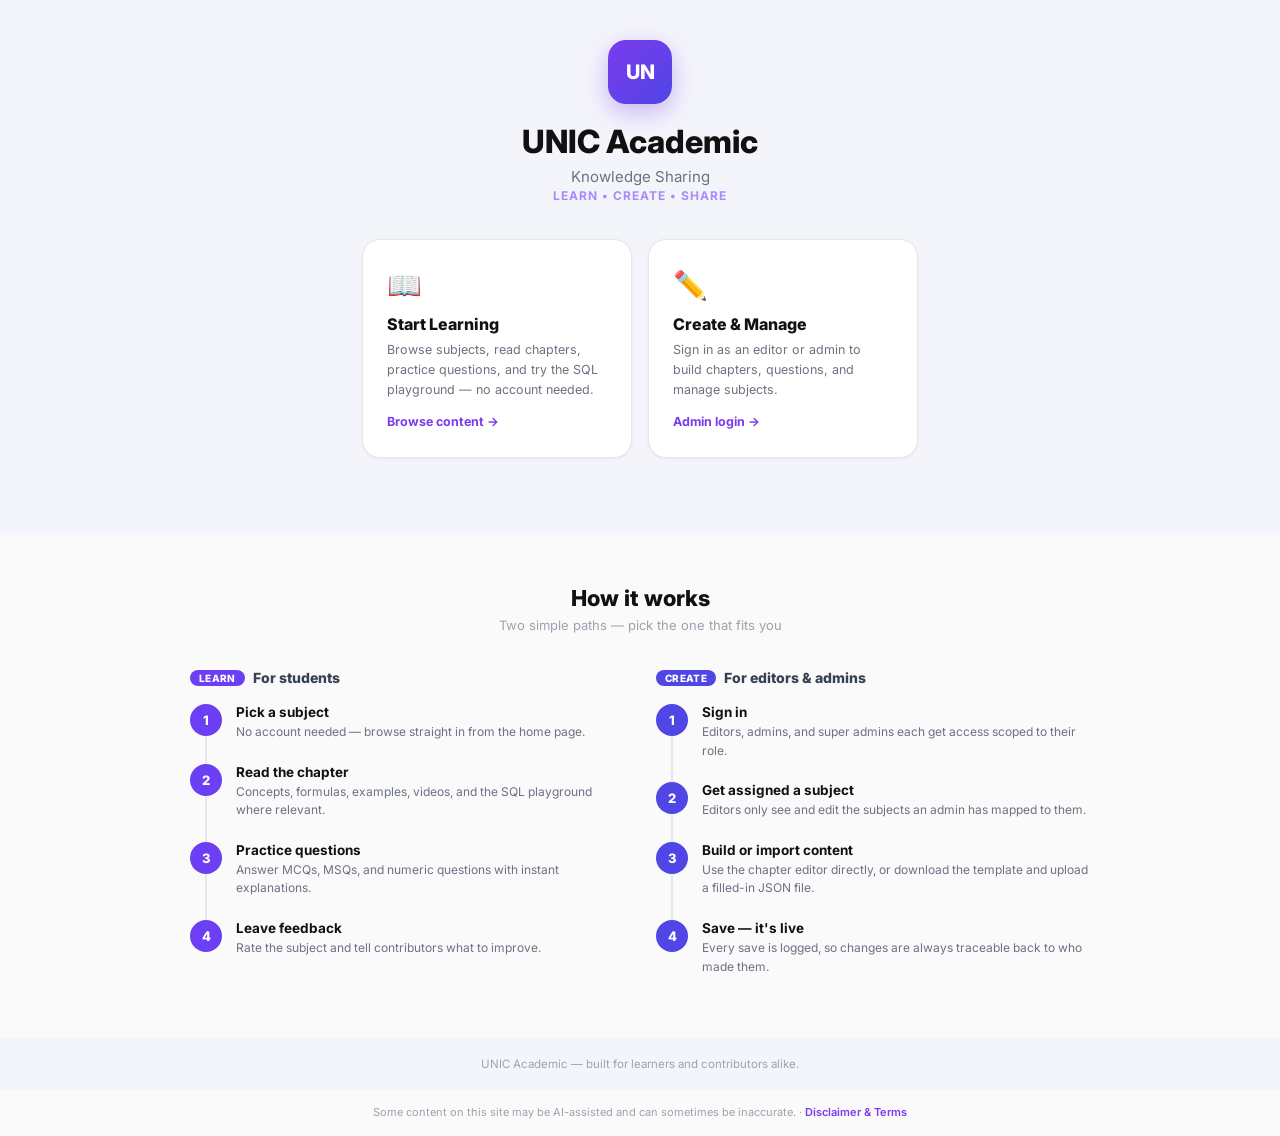
==== public/index.html @ dc9fc7a1 "Add files via upload" ====
<!DOCTYPE html>
<html lang="en">
<head>
<meta charset="UTF-8">
<meta name="viewport" content="width=device-width, initial-scale=1.0">
<title>UNIC Academic — Knowledge Sharing</title>
<link href="https://fonts.googleapis.com/css2?family=Inter:wght@400;500;600;700;800&display=swap" rel="stylesheet">
<link rel="stylesheet" href="css/admin.css">
<style>
  body{min-height:100vh;display:flex;flex-direction:column}
  .hero{flex:1;display:flex;flex-direction:column;align-items:center;justify-content:center;text-align:center;padding:40px 20px}
  .hero-logo{width:64px;height:64px;border-radius:18px;background:linear-gradient(135deg,#7c3aed,#4f46e5);display:flex;align-items:center;justify-content:center;font-weight:800;color:#fff;font-size:20px;box-shadow:0 8px 24px rgba(124,58,237,.35);margin-bottom:18px}
  .hero-title{font-size:32px;font-weight:800;color:#111;margin-bottom:6px}
  .hero-sub{font-size:15px;color:#6b7280;margin-bottom:2px}
  .hero-tagline{font-size:12px;font-weight:700;letter-spacing:.08em;color:#a78bfa;text-transform:uppercase;margin-bottom:36px}
  .hero-cards{display:flex;gap:16px;flex-wrap:wrap;justify-content:center;max-width:680px}
  .hero-card{width:270px;background:#fff;border:1.5px solid #e5e7eb;border-radius:18px;padding:28px 24px;text-align:left;text-decoration:none;color:inherit;transition:.15s;box-shadow:0 1px 3px rgba(0,0,0,.06)}
  .hero-card:hover{border-color:#c4b5fd;box-shadow:0 8px 24px rgba(124,58,237,.12);transform:translateY(-2px)}
  .hero-card-icon{font-size:28px;margin-bottom:12px}
  .hero-card-title{font-size:16px;font-weight:800;color:#111;margin-bottom:6px}
  .hero-card-desc{font-size:12.5px;color:#6b7280;line-height:1.6;margin-bottom:14px}
  .hero-card-cta{font-size:12.5px;font-weight:700;color:#7c3aed;display:flex;align-items:center;gap:4px}
  .hero-stats{display:flex;gap:28px;margin-top:36px;flex-wrap:wrap;justify-content:center}
  .hero-stat{text-align:center}
  .hero-stat-value{font-size:22px;font-weight:800;color:#111}
  .hero-stat-label{font-size:11px;color:#9ca3af;text-transform:uppercase;letter-spacing:.04em}

  .process{padding:50px 20px 40px;background:#fafafb;border-top:1px solid #f3f4f6}
  .process-inner{max-width:900px;margin:0 auto}
  .process-title{text-align:center;font-size:22px;font-weight:800;color:#111;margin-bottom:6px}
  .process-sub{text-align:center;font-size:13px;color:#9ca3af;margin-bottom:36px}
  .process-cols{display:grid;grid-template-columns:1fr 1fr;gap:32px}
  @media (max-width:720px){.process-cols{grid-template-columns:1fr}}
  .process-col-title{display:flex;align-items:center;gap:8px;font-size:14px;font-weight:800;color:#374151;margin-bottom:18px}
  .process-col-title .tag{font-size:10px;font-weight:800;padding:2px 9px;border-radius:20px;color:#fff;text-transform:uppercase;letter-spacing:.03em}
  .process-steps{list-style:none;margin:0;padding:0}
  .process-step{display:flex;gap:14px;padding:0 0 22px;position:relative}
  .process-step:not(:last-child)::before{content:'';position:absolute;left:15px;top:32px;bottom:0;width:2px;background:#e5e7eb}
  .process-step-num{flex-shrink:0;width:32px;height:32px;border-radius:50%;display:flex;align-items:center;justify-content:center;font-weight:800;font-size:13px;color:#fff;z-index:1}
  .process-step-title{font-size:13.5px;font-weight:700;color:#111;margin-bottom:3px}
  .process-step-desc{font-size:12px;color:#6b7280;line-height:1.55}
  footer{text-align:center;padding:18px;font-size:11.5px;color:#9ca3af;border-top:1px solid #f3f4f6}
</style>
</head>
<body>

<div class="hero">
  <div class="hero-logo">UN</div>
  <div class="hero-title">UNIC Academic</div>
  <div class="hero-sub">Knowledge Sharing</div>
  <div class="hero-tagline">Learn • Create • Share</div>

  <div class="hero-cards">
    <a class="hero-card" href="view.html">
      <div class="hero-card-icon">📖</div>
      <div class="hero-card-title">Start Learning</div>
      <div class="hero-card-desc">Browse subjects, read chapters, practice questions, and try the SQL playground — no account needed.</div>
      <div class="hero-card-cta">Browse content →</div>
    </a>
    <a class="hero-card" href="login.html">
      <div class="hero-card-icon">✏️</div>
      <div class="hero-card-title">Create &amp; Manage</div>
      <div class="hero-card-desc">Sign in as an editor or admin to build chapters, questions, and manage subjects.</div>
      <div class="hero-card-cta">Admin login →</div>
    </a>
  </div>

  <div class="hero-stats" id="hero-stats"></div>
</div>

<div class="process">
  <div class="process-inner">
    <div class="process-title">How it works</div>
    <div class="process-sub">Two simple paths — pick the one that fits you</div>

    <div class="process-cols">
      <div>
        <div class="process-col-title"><span class="tag" style="background:#6C3FF5">Learn</span> For students</div>
        <ol class="process-steps">
          <li class="process-step">
            <div class="process-step-num" style="background:#6C3FF5">1</div>
            <div><div class="process-step-title">Pick a subject</div><div class="process-step-desc">No account needed — browse straight in from the home page.</div></div>
          </li>
          <li class="process-step">
            <div class="process-step-num" style="background:#6C3FF5">2</div>
            <div><div class="process-step-title">Read the chapter</div><div class="process-step-desc">Concepts, formulas, examples, videos, and the SQL playground where relevant.</div></div>
          </li>
          <li class="process-step">
            <div class="process-step-num" style="background:#6C3FF5">3</div>
            <div><div class="process-step-title">Practice questions</div><div class="process-step-desc">Answer MCQs, MSQs, and numeric questions with instant explanations.</div></div>
          </li>
          <li class="process-step">
            <div class="process-step-num" style="background:#6C3FF5">4</div>
            <div><div class="process-step-title">Leave feedback</div><div class="process-step-desc">Rate the subject and tell contributors what to improve.</div></div>
          </li>
        </ol>
      </div>

      <div>
        <div class="process-col-title"><span class="tag" style="background:#4f46e5">Create</span> For editors &amp; admins</div>
        <ol class="process-steps">
          <li class="process-step">
            <div class="process-step-num" style="background:#4f46e5">1</div>
            <div><div class="process-step-title">Sign in</div><div class="process-step-desc">Editors, admins, and super admins each get access scoped to their role.</div></div>
          </li>
          <li class="process-step">
            <div class="process-step-num" style="background:#4f46e5">2</div>
            <div><div class="process-step-title">Get assigned a subject</div><div class="process-step-desc">Editors only see and edit the subjects an admin has mapped to them.</div></div>
          </li>
          <li class="process-step">
            <div class="process-step-num" style="background:#4f46e5">3</div>
            <div><div class="process-step-title">Build or import content</div><div class="process-step-desc">Use the chapter editor directly, or download the template and upload a filled-in JSON file.</div></div>
          </li>
          <li class="process-step">
            <div class="process-step-num" style="background:#4f46e5">4</div>
            <div><div class="process-step-title">Save — it's live</div><div class="process-step-desc">Every save is logged, so changes are always traceable back to who made them.</div></div>
          </li>
        </ol>
      </div>
    </div>
  </div>
</div>

<footer>UNIC Academic — built for learners and contributors alike.</footer>

<div class="site-disclaimer">
  Some content on this site may be AI-assisted and can sometimes be inaccurate. ·
  <a href="legal.html">Disclaimer &amp; Terms</a>
</div>

<script>
  // A light, public-only touch of life on the landing page — just the
  // subject count from the same public endpoint view.html uses.
  fetch('/api/content').then(r => r.json()).then(res => {
    const subjects = res.subjects || [];
    if (!subjects.length) return;
    document.getElementById('hero-stats').innerHTML = `
      <div class="hero-stat"><div class="hero-stat-value">${subjects.length}</div><div class="hero-stat-label">Subjects</div></div>
    `;
  }).catch(() => {});
</script>

</body>
</html>
---- public/css/admin.css ----
*,*::before,*::after{box-sizing:border-box;margin:0;padding:0}
body{font-family:'Inter',sans-serif;background:#f4f5fb;color:#1a1a2e;min-height:100vh}
:root{--brand:#6C3FF5}

/* ── Login screen ── */
body.auth-screen{display:flex;flex-direction:column;align-items:center;justify-content:center;min-height:100vh;padding:24px}
#login-panel{max-width:380px;width:100%;background:#fff;border-radius:20px;border:1px solid #e5e7eb;overflow:hidden;box-shadow:0 4px 20px rgba(0,0,0,.07)}
.login-stripe{height:5px;background:linear-gradient(90deg,#7c3aed,#6366f1)}
.login-body{padding:32px}
.login-icon{width:52px;height:52px;border-radius:16px;background:linear-gradient(135deg,#7c3aed,#4f46e5);display:flex;align-items:center;justify-content:center;margin:0 auto 14px;box-shadow:0 4px 14px rgba(124,58,237,.3)}
.login-icon svg{width:26px;height:26px;stroke:#fff}
.login-title{font-size:20px;font-weight:800;text-align:center;margin-bottom:6px}
.login-sub{font-size:13px;color:#9ca3af;text-align:center;margin-bottom:24px}
.field{margin-bottom:14px}
.field label{display:block;font-size:11px;font-weight:700;color:#7c3aed;text-transform:uppercase;letter-spacing:.07em;margin-bottom:6px}
.field input,.field select{width:100%;padding:12px 14px;border-radius:11px;border:1.5px solid #e5e7eb;background:#f9fafb;font-size:13px;font-family:inherit;outline:none}
.field input:focus,.field select:focus{border-color:#7c3aed;box-shadow:0 0 0 3px rgba(124,58,237,.1);background:#fff}
.btn-login{width:100%;padding:13px;border-radius:12px;border:none;cursor:pointer;font-size:14px;font-weight:700;font-family:inherit;background:linear-gradient(135deg,#7c3aed,#4f46e5);color:#fff;box-shadow:0 4px 14px rgba(108,63,245,.3)}
.btn-login:disabled{opacity:.5;cursor:not-allowed}
.errmsg{color:#ef4444;font-size:12px;margin-top:8px;text-align:center;min-height:14px}

/* ── Shell ── */
header{background:#fff;border-bottom:1px solid #e5e7eb;padding:8px 24px;min-height:56px;display:flex;align-items:center;gap:12px;box-shadow:0 1px 3px rgba(0,0,0,.06);position:sticky;top:0;z-index:50}
.logo{width:34px;height:34px;border-radius:10px;background:linear-gradient(135deg,#7c3aed,#4f46e5);display:flex;align-items:center;justify-content:center;font-weight:800;color:#fff;font-size:11px;flex-shrink:0}
.brand{font-weight:700;font-size:14px}
.sub-brand{font-size:12px;color:#9ca3af}
.brand-tagline{font-size:10px;color:#a78bfa;font-weight:700;letter-spacing:.04em;margin-top:1px}
.header-right{margin-left:auto;display:flex;align-items:center;gap:12px}
.role-badge{font-size:10.5px;font-weight:800;text-transform:uppercase;padding:3px 9px;border-radius:20px;letter-spacing:.04em}
.role-super_admin{background:#ede9fe;color:#6d28d9}
.role-admin{background:#dbeafe;color:#1d4ed8}
.role-editor{background:#dcfce7;color:#15803d}
.user-name{font-size:12.5px;font-weight:600}
.btn-logout{background:none;border:1.5px solid #e5e7eb;padding:6px 12px;border-radius:9px;font-size:12px;font-weight:600;color:#6b7280;cursor:pointer}
.btn-logout:hover{background:#f3f4f6}

.container{max-width:1200px;margin:0 auto;padding:24px 20px}

.stats-grid{display:grid;grid-template-columns:repeat(auto-fit,minmax(180px,1fr));gap:14px;margin-bottom:28px}
.stat-card{background:#fff;border-radius:16px;border:1px solid #e5e7eb;padding:20px;box-shadow:0 1px 3px rgba(0,0,0,.06)}
.stat-icon{font-size:24px;margin-bottom:8px}
.stat-value{font-size:28px;font-weight:800}
.stat-label{font-size:12px;color:#9ca3af;margin-top:2px}

.section-tabs{display:flex;gap:8px;margin-bottom:20px;border-bottom:1.5px solid #e5e7eb;overflow-x:auto}
.section-tab{padding:10px 4px;margin-right:20px;background:none;border:none;border-bottom:2.5px solid transparent;cursor:pointer;font-size:13.5px;font-weight:700;color:#9ca3af;margin-bottom:-1.5px;white-space:nowrap}
.section-tab.active{color:#6C3FF5;border-bottom-color:#6C3FF5}
.section-panel{display:none}
.section-panel.active{display:block}

.tabs{display:flex;gap:8px;margin-bottom:16px;overflow-x:auto}
.tab-btn{padding:8px 18px;border-radius:10px;border:1.5px solid #e5e7eb;background:#fff;font-size:13px;font-weight:600;cursor:pointer;color:#6b7280;white-space:nowrap}
.tab-btn.active{background:#6C3FF5;color:#fff;border-color:transparent;box-shadow:0 2px 8px rgba(108,63,245,.3)}

.table-wrap{background:#fff;border-radius:16px;border:1px solid #e5e7eb;overflow:hidden;box-shadow:0 1px 3px rgba(0,0,0,.06)}
.table-toolbar{padding:14px 18px;border-bottom:1px solid #f3f4f6;display:flex;align-items:center;justify-content:space-between;gap:10px;flex-wrap:wrap}
.search-input{padding:8px 12px;border-radius:9px;border:1.5px solid #e5e7eb;font-size:12px;font-family:inherit;outline:none;width:200px}
.export-btn,.b-btn-outline{padding:8px 16px;border-radius:9px;border:1.5px solid #e5e7eb;background:#fff;color:#374151;font-size:12px;font-weight:600;cursor:pointer;font-family:inherit}
.export-btn:hover,.b-btn-outline:hover{background:#f3f4f6}
table{width:100%;border-collapse:collapse}
thead tr{background:#f9fafb;border-bottom:1px solid #e5e7eb}
th{text-align:left;padding:10px 16px;font-size:11px;font-weight:700;color:#9ca3af;text-transform:uppercase;letter-spacing:.06em}
td{padding:12px 16px;font-size:12.5px;color:#374151;border-bottom:1px solid #f9fafb}
tr:hover td{background:#fafafa}
.badge{display:inline-flex;padding:2px 8px;border-radius:20px;font-size:11px;font-weight:600}
.badge-green{background:#dcfce7;color:#15803d}
.badge-red{background:#fee2e2;color:#b91c1c}
.badge-blue{background:#dbeafe;color:#1d4ed8}
.badge-purple{background:#ede9fe;color:#6d28d9}
.empty-table{padding:48px;text-align:center;color:#9ca3af}
.empty-table .big{font-size:36px;margin-bottom:8px}
.pagination{display:flex;align-items:center;justify-content:space-between;padding:12px 18px;border-top:1px solid #f3f4f6;font-size:12px;color:#9ca3af;flex-wrap:wrap;gap:8px}
.page-btns{display:flex;gap:6px}
.page-btn{padding:5px 10px;border-radius:7px;border:1.5px solid #e5e7eb;background:#fff;cursor:pointer;font-size:12px}
.page-btn:disabled{opacity:.4;cursor:not-allowed}

.b-btn{display:inline-flex;align-items:center;gap:6px;padding:8px 14px;border-radius:9px;font-size:12px;font-weight:700;border:none;cursor:pointer;font-family:inherit}
.b-btn-primary{background:#6C3FF5;color:#fff;box-shadow:0 2px 8px rgba(108,63,245,.3)}
.b-btn-danger{background:#fff;border:1.5px solid #fecaca;color:#dc2626}
.b-btn-sm{padding:5px 10px;font-size:11px}
.b-btn:disabled{opacity:.45;cursor:not-allowed}

.builder-col{background:#fff;border-radius:16px;border:1px solid #e5e7eb;box-shadow:0 1px 3px rgba(0,0,0,.06);overflow:hidden;margin-bottom:14px}
.builder-col-header{padding:14px 16px;border-bottom:1px solid #f3f4f6;display:flex;align-items:center;justify-content:space-between;gap:8px;flex-wrap:wrap}
.builder-col-title{font-size:12px;font-weight:700;color:#374151;text-transform:uppercase;letter-spacing:.05em}
.builder-col-body{padding:10px;max-height:560px;overflow-y:auto}
.b-field{margin-bottom:12px}
.b-field label{display:block;font-size:11px;font-weight:700;color:#6b7280;margin-bottom:5px}
.b-field input,.b-field textarea,.b-field select{width:100%;padding:10px 12px;border-radius:9px;border:1.5px solid #e5e7eb;background:#f9fafb;font-size:12.5px;font-family:inherit;outline:none;resize:vertical}
.b-field input:focus,.b-field textarea:focus{border-color:#7c3aed;box-shadow:0 0 0 3px rgba(124,58,237,.1);background:#fff}
.b-field-row{display:grid;grid-template-columns:1fr 1fr;gap:10px}
.b-field-hint{font-size:10.5px;color:#9ca3af;margin-top:4px}
.b-list-item{display:flex;gap:6px;align-items:flex-start;margin-bottom:8px}
.b-list-item textarea,.b-list-item input{flex:1}
.b-icon-btn{background:none;border:none;cursor:pointer;color:#9ca3af;padding:4px;border-radius:6px;font-size:12px}
.b-icon-btn:hover{background:#f3f4f6;color:#374151}
.b-icon-btn.danger:hover{background:#fee2e2;color:#dc2626}

.subj-pill-row{display:flex;flex-wrap:wrap;gap:6px;padding:12px 16px}
.subj-pill{padding:6px 13px;border-radius:9px;border:1.5px solid #e5e7eb;background:#fff;font-size:12px;font-weight:700;cursor:pointer;color:#6b7280}
.subj-pill.active{color:#fff;border-color:transparent}
.subj-pill:disabled{opacity:.4;cursor:not-allowed}
.lock-note{font-size:11.5px;color:#9ca3af;padding:0 16px 10px}

.perm-check{display:flex;align-items:center;gap:6px;font-size:11.5px;color:#6b7280}
.perm-check input{width:auto}

.stat-bar-wrap{margin-bottom:10px}
.stat-bar-label{display:flex;justify-content:space-between;font-size:12px;margin-bottom:4px}
.stat-bar-track{height:8px;border-radius:6px;background:#f3f4f6;overflow:hidden}
.stat-bar-fill{height:100%;border-radius:6px;background:#6C3FF5}

@media (max-width:600px){
  .container{padding:16px 12px}
  header{padding:0 14px}
  .stats-grid{grid-template-columns:repeat(2,1fr);gap:10px}
  .table-toolbar{flex-direction:column;align-items:stretch}
  .search-input{width:100%}
  .b-field-row{grid-template-columns:1fr}
}

/* ── Site-wide bottom disclaimer strip ── */
.site-disclaimer{
  text-align:center;font-size:11px;color:#9ca3af;line-height:1.6;
  padding:14px 16px;border-top:1px solid #f3f4f6;background:#fafafa;
}
.site-disclaimer a{color:#7c3aed;text-decoration:none;font-weight:600}
.site-disclaimer a:hover{text-decoration:underline}
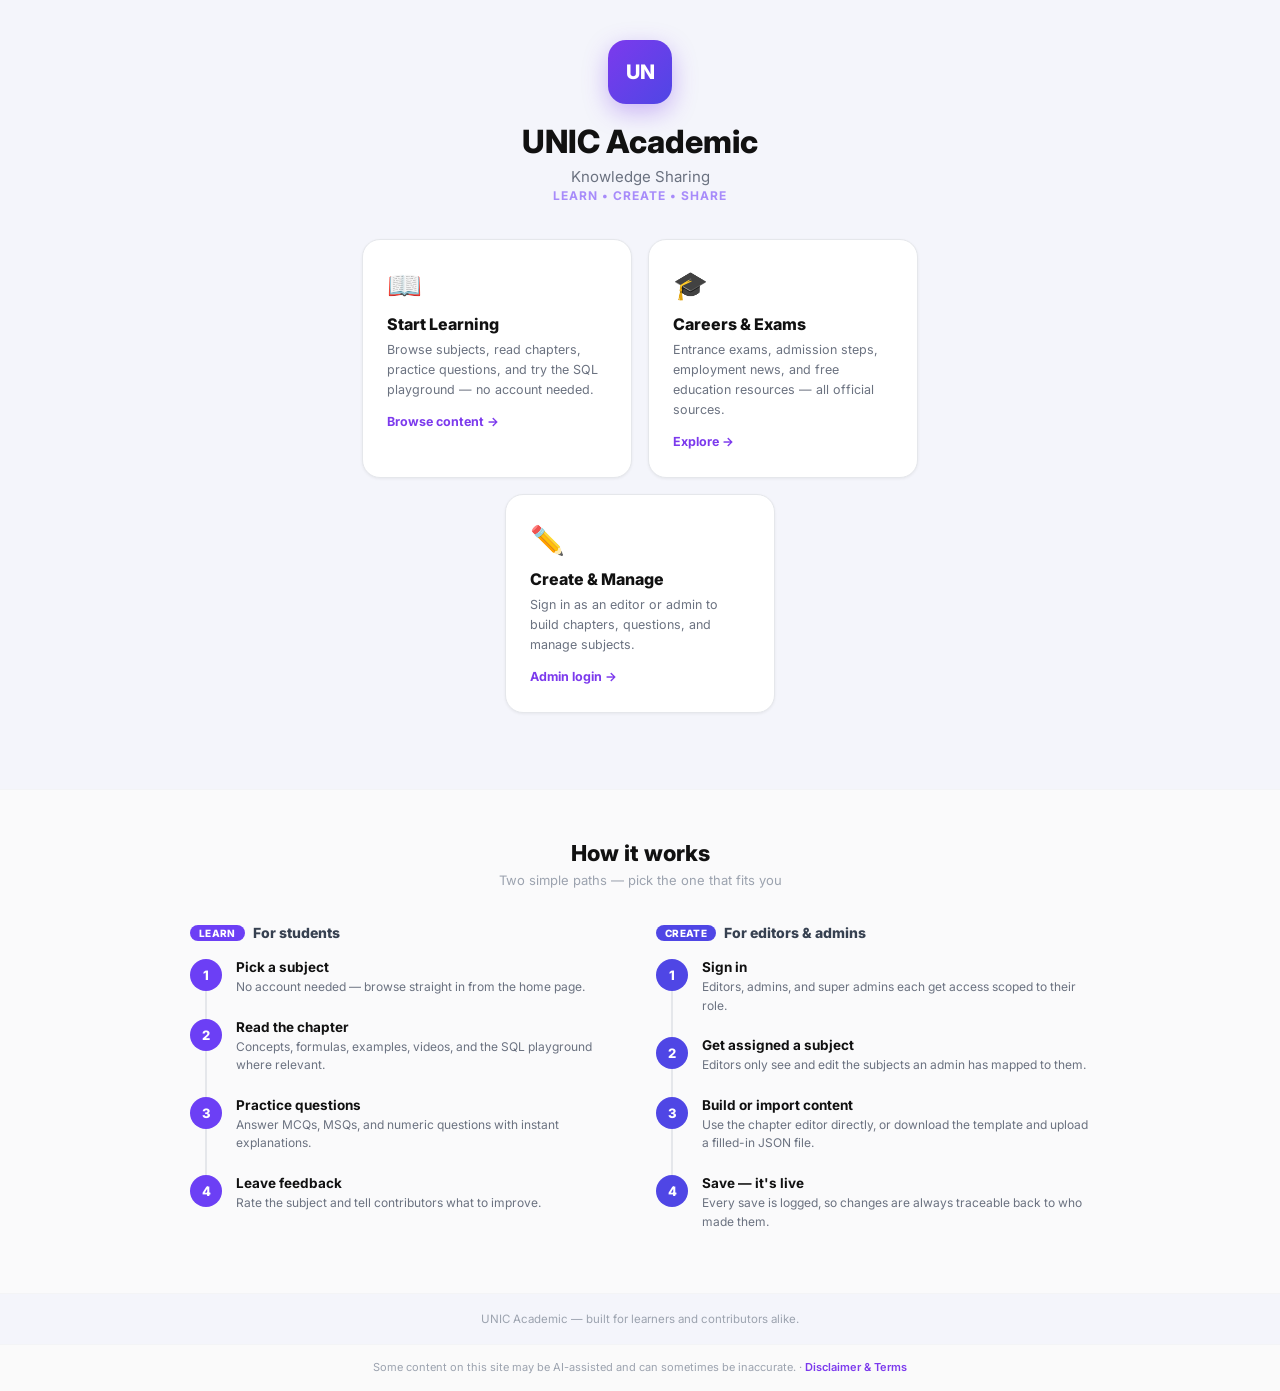
==== commit 90a6aaff: "Add files via upload" ====
--- a/public/index.html
+++ b/public/index.html
@@ -56,6 +56,12 @@
       <div class="hero-card-title">Start Learning</div>
       <div class="hero-card-desc">Browse subjects, read chapters, practice questions, and try the SQL playground — no account needed.</div>
       <div class="hero-card-cta">Browse content →</div>
+    </a>
+    <a class="hero-card" href="career.html">
+      <div class="hero-card-icon">🎓</div>
+      <div class="hero-card-title">Careers &amp; Exams</div>
+      <div class="hero-card-desc">Entrance exams, admission steps, employment news, and free education resources — all official sources.</div>
+      <div class="hero-card-cta">Explore →</div>
     </a>
     <a class="hero-card" href="login.html">
       <div class="hero-card-icon">✏️</div>
--- a/public/css/admin.css
+++ b/public/css/admin.css
@@ -3,8 +3,13 @@
 :root{--brand:#6C3FF5}
 
 /* ── Login screen ── */
-body.auth-screen{display:flex;flex-direction:column;align-items:center;justify-content:center;min-height:100vh;padding:24px}
+body.auth-screen{display:flex;flex-direction:column;min-height:100vh}
+body.auth-screen .container{flex:1;display:flex;flex-direction:column;align-items:center;justify-content:center;padding:24px;overflow-y:auto}
 #login-panel{max-width:380px;width:100%;background:#fff;border-radius:20px;border:1px solid #e5e7eb;overflow:hidden;box-shadow:0 4px 20px rgba(0,0,0,.07)}
+@media (max-width:600px){
+  body.auth-screen .container{padding:0}
+  #login-panel{max-width:none;width:100%;min-height:100vh;border-radius:0;box-shadow:none;display:flex;flex-direction:column;justify-content:center}
+}
 .login-stripe{height:5px;background:linear-gradient(90deg,#7c3aed,#6366f1)}
 .login-body{padding:32px}
 .login-icon{width:52px;height:52px;border-radius:16px;background:linear-gradient(135deg,#7c3aed,#4f46e5);display:flex;align-items:center;justify-content:center;margin:0 auto 14px;box-shadow:0 4px 14px rgba(124,58,237,.3)}
@@ -25,7 +30,7 @@
 .brand{font-weight:700;font-size:14px}
 .sub-brand{font-size:12px;color:#9ca3af}
 .brand-tagline{font-size:10px;color:#a78bfa;font-weight:700;letter-spacing:.04em;margin-top:1px}
-.header-right{margin-left:auto;display:flex;align-items:center;gap:12px}
+.header-right{margin-left:auto;display:flex;align-items:center;gap:12px;flex-wrap:wrap;justify-content:flex-end}
 .role-badge{font-size:10.5px;font-weight:800;text-transform:uppercase;padding:3px 9px;border-radius:20px;letter-spacing:.04em}
 .role-super_admin{background:#ede9fe;color:#6d28d9}
 .role-admin{background:#dbeafe;color:#1d4ed8}
@@ -59,9 +64,11 @@
 .export-btn:hover,.b-btn-outline:hover{background:#f3f4f6}
 table{width:100%;border-collapse:collapse}
 thead tr{background:#f9fafb;border-bottom:1px solid #e5e7eb}
-th{text-align:left;padding:10px 16px;font-size:11px;font-weight:700;color:#9ca3af;text-transform:uppercase;letter-spacing:.06em}
-td{padding:12px 16px;font-size:12.5px;color:#374151;border-bottom:1px solid #f9fafb}
-tr:hover td{background:#fafafa}
+th{text-align:left;padding:11px 16px;font-size:11px;font-weight:700;color:#9ca3af;text-transform:uppercase;letter-spacing:.06em;white-space:nowrap;position:sticky;top:0;background:#f9fafb;z-index:1}
+td{padding:12px 16px;font-size:12.5px;color:#374151;border-bottom:1px solid #f3f4f6;vertical-align:middle}
+tbody tr:nth-child(even) td{background:#fbfbfd}
+tr:hover td{background:#f5f3ff}
+.table-scroll{overflow-x:auto;max-height:560px;overflow-y:auto}
 .badge{display:inline-flex;padding:2px 8px;border-radius:20px;font-size:11px;font-weight:600}
 .badge-green{background:#dcfce7;color:#15803d}
 .badge-red{background:#fee2e2;color:#b91c1c}
@@ -84,6 +91,47 @@
 .builder-col-header{padding:14px 16px;border-bottom:1px solid #f3f4f6;display:flex;align-items:center;justify-content:space-between;gap:8px;flex-wrap:wrap}
 .builder-col-title{font-size:12px;font-weight:700;color:#374151;text-transform:uppercase;letter-spacing:.05em}
 .builder-col-body{padding:10px;max-height:560px;overflow-y:auto}
+.builder-grid{display:grid;grid-template-columns:400px 1fr;gap:18px;align-items:start}
+@media(max-width:840px){.builder-grid{grid-template-columns:1fr}}
+.builder-status{font-size:11.5px;color:#9ca3af;margin-left:auto}
+.builder-status.success{color:#16a34a;font-weight:600}
+.builder-status.error{color:#dc2626;font-weight:600}
+
+/* Unit / chapter tree */
+.b-unit{margin-bottom:4px}
+.b-unit-row{display:flex;align-items:center;gap:6px;padding:8px 10px;border-radius:9px;cursor:pointer;transition:.15s}
+.b-unit-row:hover{background:#f9fafb}
+.b-unit-title{flex:1;font-size:12.5px;font-weight:600;color:#374151;white-space:nowrap;overflow:hidden;text-overflow:ellipsis}
+.b-chap-list{padding-left:16px;border-left:2px solid #f3f4f6;margin-left:14px}
+.b-chap-row{display:flex;align-items:center;gap:6px;padding:7px 10px;border-radius:8px;cursor:pointer;font-size:12px;color:#6b7280;transition:.15s}
+.b-chap-row:hover{background:#f9fafb}
+.b-chap-row.active{font-weight:700}
+.b-chap-title{flex:1;white-space:nowrap;overflow:hidden;text-overflow:ellipsis}
+.b-chap-qcount{font-size:10px;background:#f3f4f6;color:#9ca3af;border-radius:10px;padding:1px 6px;flex-shrink:0}
+.b-chap-row.active .b-chap-qcount{background:rgba(255,255,255,.3);color:#fff}
+.b-add-btn{width:100%;padding:9px;border-radius:9px;border:1.5px dashed #d1d5db;background:none;cursor:pointer;font-size:12px;font-weight:600;color:#9ca3af;transition:.15s;margin-top:4px;font-family:inherit}
+.b-add-btn:hover{border-color:#7c3aed;color:#7c3aed;background:#faf5ff}
+
+/* Chapter editor panel */
+.editor-empty{padding:60px 20px;text-align:center;color:#9ca3af}
+.editor-empty .big{font-size:36px;margin-bottom:10px}
+.editor-section{padding:18px 20px;border-bottom:1px solid #f3f4f6}
+.editor-section:last-child{border-bottom:none}
+.editor-section-title{font-size:11px;font-weight:700;color:#9ca3af;text-transform:uppercase;letter-spacing:.06em;margin-bottom:10px;display:flex;align-items:center;justify-content:space-between}
+
+/* Concept content-block cards */
+.b-item-card{border:1.5px solid #e5e7eb;border-radius:12px;margin-bottom:10px;overflow:hidden}
+.b-item-head{display:flex;align-items:center;gap:8px;padding:9px 12px;background:#f9fafb;cursor:pointer}
+.b-item-body{padding:12px;display:none}
+.b-item-body.open{display:block}
+.b-upload-row{display:flex;gap:10px;align-items:center;flex-wrap:wrap;margin-top:8px}
+.b-upload-row input[type=file]{font-size:11px;max-width:100%}
+.badge-type-row{display:flex;flex-wrap:wrap;gap:6px;margin-top:8px}
+
+/* Question option rows */
+.b-opt-row{display:flex;align-items:center;gap:8px;margin-bottom:7px}
+.b-opt-row input[type=checkbox],.b-opt-row input[type=radio]{width:16px;height:16px;flex-shrink:0;cursor:pointer}
+.b-opt-row input[type=text]{flex:1}
 .b-field{margin-bottom:12px}
 .b-field label{display:block;font-size:11px;font-weight:700;color:#6b7280;margin-bottom:5px}
 .b-field input,.b-field textarea,.b-field select{width:100%;padding:10px 12px;border-radius:9px;border:1.5px solid #e5e7eb;background:#f9fafb;font-size:12.5px;font-family:inherit;outline:none;resize:vertical}
@@ -110,9 +158,46 @@
 .stat-bar-track{height:8px;border-radius:6px;background:#f3f4f6;overflow:hidden}
 .stat-bar-fill{height:100%;border-radius:6px;background:#6C3FF5}
 
+/* ── Chapter search results ── */
+.search-result-row{display:flex;align-items:center;gap:8px;padding:9px 10px;border-radius:9px;cursor:pointer;font-size:12.5px}
+.search-result-row:hover{background:#f9fafb}
+.search-result-subject{color:#6b7280;font-size:11.5px}
+.search-result-title{flex:1;font-weight:600;color:#374151;white-space:nowrap;overflow:hidden;text-overflow:ellipsis}
+.search-result-id{font-family:monospace;font-size:10px;color:#9ca3af;flex-shrink:0}
+
+/* ── Modals ── */
+#json-modal-overlay,#subject-modal-overlay,#user-modal-overlay,#map-modal-overlay{
+  position:fixed;inset:0;background:rgba(0,0,0,.55);backdrop-filter:blur(3px);z-index:300;
+  display:none;align-items:center;justify-content:center;padding:20px
+}
+#json-modal-overlay.open,#subject-modal-overlay.open,#user-modal-overlay.open,#map-modal-overlay.open{display:flex}
+.json-modal{background:#1e1e2e;border-radius:18px;width:100%;max-width:760px;max-height:86vh;display:flex;flex-direction:column;overflow:hidden;box-shadow:0 20px 60px rgba(0,0,0,.3)}
+.json-modal-head{display:flex;align-items:center;gap:10px;padding:16px 20px;border-bottom:1px solid #313244}
+.json-modal-title{font-size:13px;font-weight:700;color:#cdd6f4;flex:1;white-space:nowrap;overflow:hidden;text-overflow:ellipsis}
+.json-modal-close{background:none;border:none;color:#9399b2;cursor:pointer;padding:4px;border-radius:6px;flex-shrink:0;font-size:14px}
+.json-modal-close:hover{background:#313244;color:#fff}
+.pv-tabs{display:flex;gap:4px;padding:0 20px;border-bottom:1px solid #313244;flex-shrink:0}
+.pv-tab{padding:10px 14px;background:none;border:none;cursor:pointer;font-size:12px;font-weight:700;color:#9399b2;border-bottom:2px solid transparent}
+.pv-tab.active{color:#cdd6f4;border-bottom-color:#a78bfa}
+.json-modal-body{padding:16px 20px;overflow-y:auto;flex:1;background:#292a3e}
+.pv-pane{display:none}
+.pv-pane.active{display:block}
+.json-modal-body pre{font-family:monospace;font-size:11.5px;line-height:1.7;color:#cdd6f4;white-space:pre-wrap;word-break:break-word}
+.json-modal-foot{padding:14px 20px;border-top:1px solid #313244;display:flex;gap:8px;flex-wrap:wrap;flex-shrink:0}
+.pv-app{background:#fff;border-radius:14px;padding:20px;color:#1a1a2e}
+
+.form-modal{background:#fff;border-radius:18px;width:100%;max-width:420px;overflow:hidden;box-shadow:0 20px 60px rgba(0,0,0,.25)}
+.form-modal-head{display:flex;align-items:center;justify-content:space-between;padding:16px 20px;border-bottom:1px solid #f3f4f6;font-size:14px;font-weight:800;color:#111}
+.form-modal-body{padding:18px 20px}
+.form-modal-foot{padding:14px 20px;border-top:1px solid #f3f4f6;display:flex;gap:8px}
+.form-modal-foot .b-btn{flex:1;justify-content:center}
+#user-search-input{width:100%;margin-bottom:10px}
+
 @media (max-width:600px){
   .container{padding:16px 12px}
-  header{padding:0 14px}
+  header{padding:8px 14px;flex-wrap:wrap}
+  .header-right{gap:8px}
+  .user-name{display:none}
   .stats-grid{grid-template-columns:repeat(2,1fr);gap:10px}
   .table-toolbar{flex-direction:column;align-items:stretch}
   .search-input{width:100%}
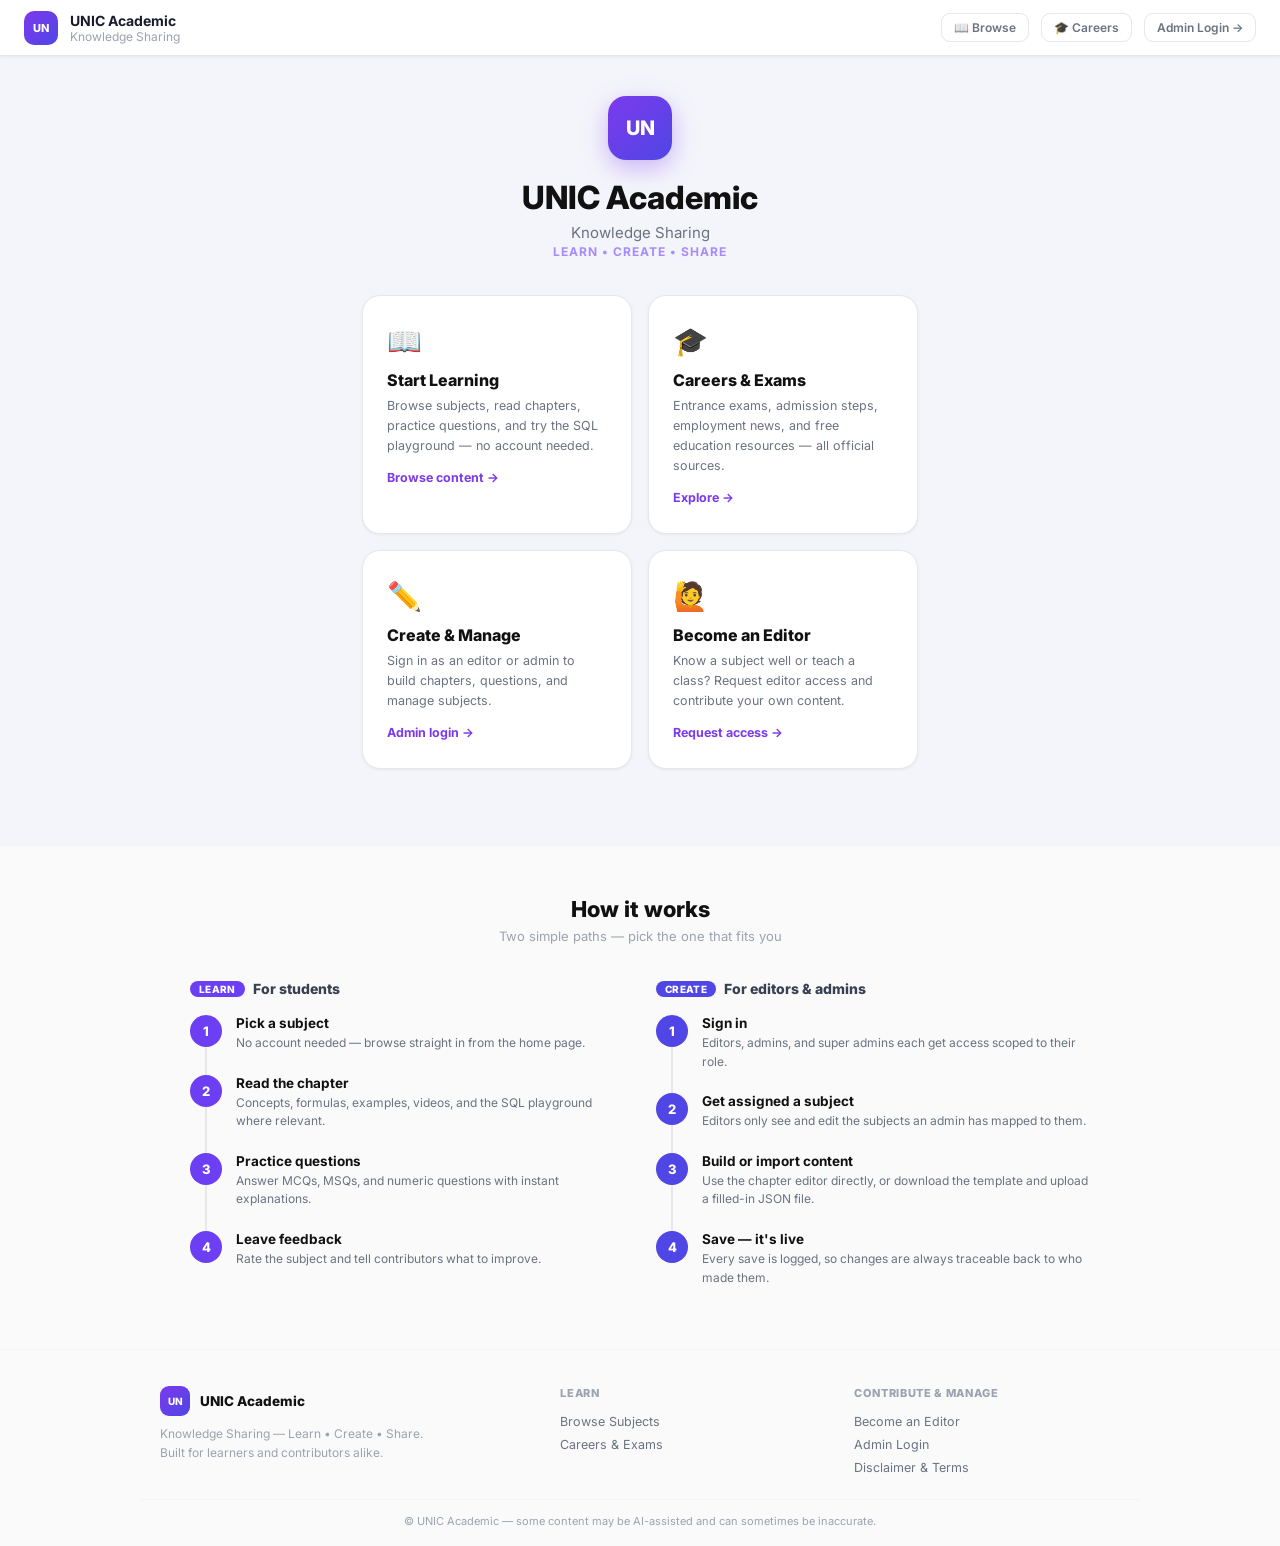
==== commit 6c01e49b: "Add files via upload" ====
--- a/public/index.html
+++ b/public/index.html
@@ -39,10 +39,33 @@
   .process-step-num{flex-shrink:0;width:32px;height:32px;border-radius:50%;display:flex;align-items:center;justify-content:center;font-weight:800;font-size:13px;color:#fff;z-index:1}
   .process-step-title{font-size:13.5px;font-weight:700;color:#111;margin-bottom:3px}
   .process-step-desc{font-size:12px;color:#6b7280;line-height:1.55}
-  footer{text-align:center;padding:18px;font-size:11.5px;color:#9ca3af;border-top:1px solid #f3f4f6}
+  footer{padding:0;font-size:11.5px;color:#9ca3af;border-top:1px solid #f3f4f6;background:#fafafb}
+  .site-footer{max-width:1000px;margin:0 auto;padding:36px 20px 20px;display:grid;grid-template-columns:1.4fr 1fr 1fr;gap:28px}
+  @media(max-width:640px){.site-footer{grid-template-columns:1fr;gap:22px}}
+  .footer-brand{display:flex;align-items:center;gap:10px;margin-bottom:8px}
+  .footer-logo{width:30px;height:30px;border-radius:9px;background:linear-gradient(135deg,#7c3aed,#4f46e5);display:flex;align-items:center;justify-content:center;font-weight:800;color:#fff;font-size:10px;flex-shrink:0}
+  .footer-brand-name{font-weight:800;font-size:13.5px;color:#111}
+  .footer-tagline{font-size:12px;color:#9ca3af;line-height:1.6}
+  .footer-col-title{font-size:11px;font-weight:800;letter-spacing:.06em;text-transform:uppercase;color:#9ca3af;margin-bottom:10px}
+  .footer-col a{display:block;font-size:12.5px;color:#6b7280;text-decoration:none;padding:4px 0}
+  .footer-col a:hover{color:#7c3aed}
+  .footer-bottom{max-width:1000px;margin:0 auto;padding:14px 20px 18px;border-top:1px solid #f3f4f6;text-align:center;font-size:11px;color:#9ca3af}
 </style>
 </head>
 <body>
+
+<header>
+  <div class="logo">UN</div>
+  <div>
+    <div class="brand">UNIC Academic</div>
+    <div class="sub-brand">Knowledge Sharing</div>
+  </div>
+  <div class="header-right">
+    <a href="view.html" class="btn-logout" style="text-decoration:none">📖 Browse</a>
+    <a href="career.html" class="btn-logout" style="text-decoration:none">🎓 Careers</a>
+    <a href="login.html" class="btn-logout" style="text-decoration:none">Admin Login →</a>
+  </div>
+</header>
 
 <div class="hero">
   <div class="hero-logo">UN</div>
@@ -68,6 +91,12 @@
       <div class="hero-card-title">Create &amp; Manage</div>
       <div class="hero-card-desc">Sign in as an editor or admin to build chapters, questions, and manage subjects.</div>
       <div class="hero-card-cta">Admin login →</div>
+    </a>
+    <a class="hero-card" href="become-editor.html">
+      <div class="hero-card-icon">🙋</div>
+      <div class="hero-card-title">Become an Editor</div>
+      <div class="hero-card-desc">Know a subject well or teach a class? Request editor access and contribute your own content.</div>
+      <div class="hero-card-cta">Request access →</div>
     </a>
   </div>
 
@@ -127,12 +156,29 @@
   </div>
 </div>
 
-<footer>UNIC Academic — built for learners and contributors alike.</footer>
-
-<div class="site-disclaimer">
-  Some content on this site may be AI-assisted and can sometimes be inaccurate. ·
-  <a href="legal.html">Disclaimer &amp; Terms</a>
-</div>
+<footer>
+  <div class="site-footer">
+    <div>
+      <div class="footer-brand">
+        <div class="footer-logo">UN</div>
+        <div class="footer-brand-name">UNIC Academic</div>
+      </div>
+      <div class="footer-tagline">Knowledge Sharing — Learn • Create • Share.<br>Built for learners and contributors alike.</div>
+    </div>
+    <div class="footer-col">
+      <div class="footer-col-title">Learn</div>
+      <a href="view.html">Browse Subjects</a>
+      <a href="career.html">Careers &amp; Exams</a>
+    </div>
+    <div class="footer-col">
+      <div class="footer-col-title">Contribute &amp; Manage</div>
+      <a href="become-editor.html">Become an Editor</a>
+      <a href="login.html">Admin Login</a>
+      <a href="legal.html">Disclaimer &amp; Terms</a>
+    </div>
+  </div>
+  <div class="footer-bottom">© UNIC Academic — some content may be AI-assisted and can sometimes be inaccurate.</div>
+</footer>
 
 <script>
   // A light, public-only touch of life on the landing page — just the
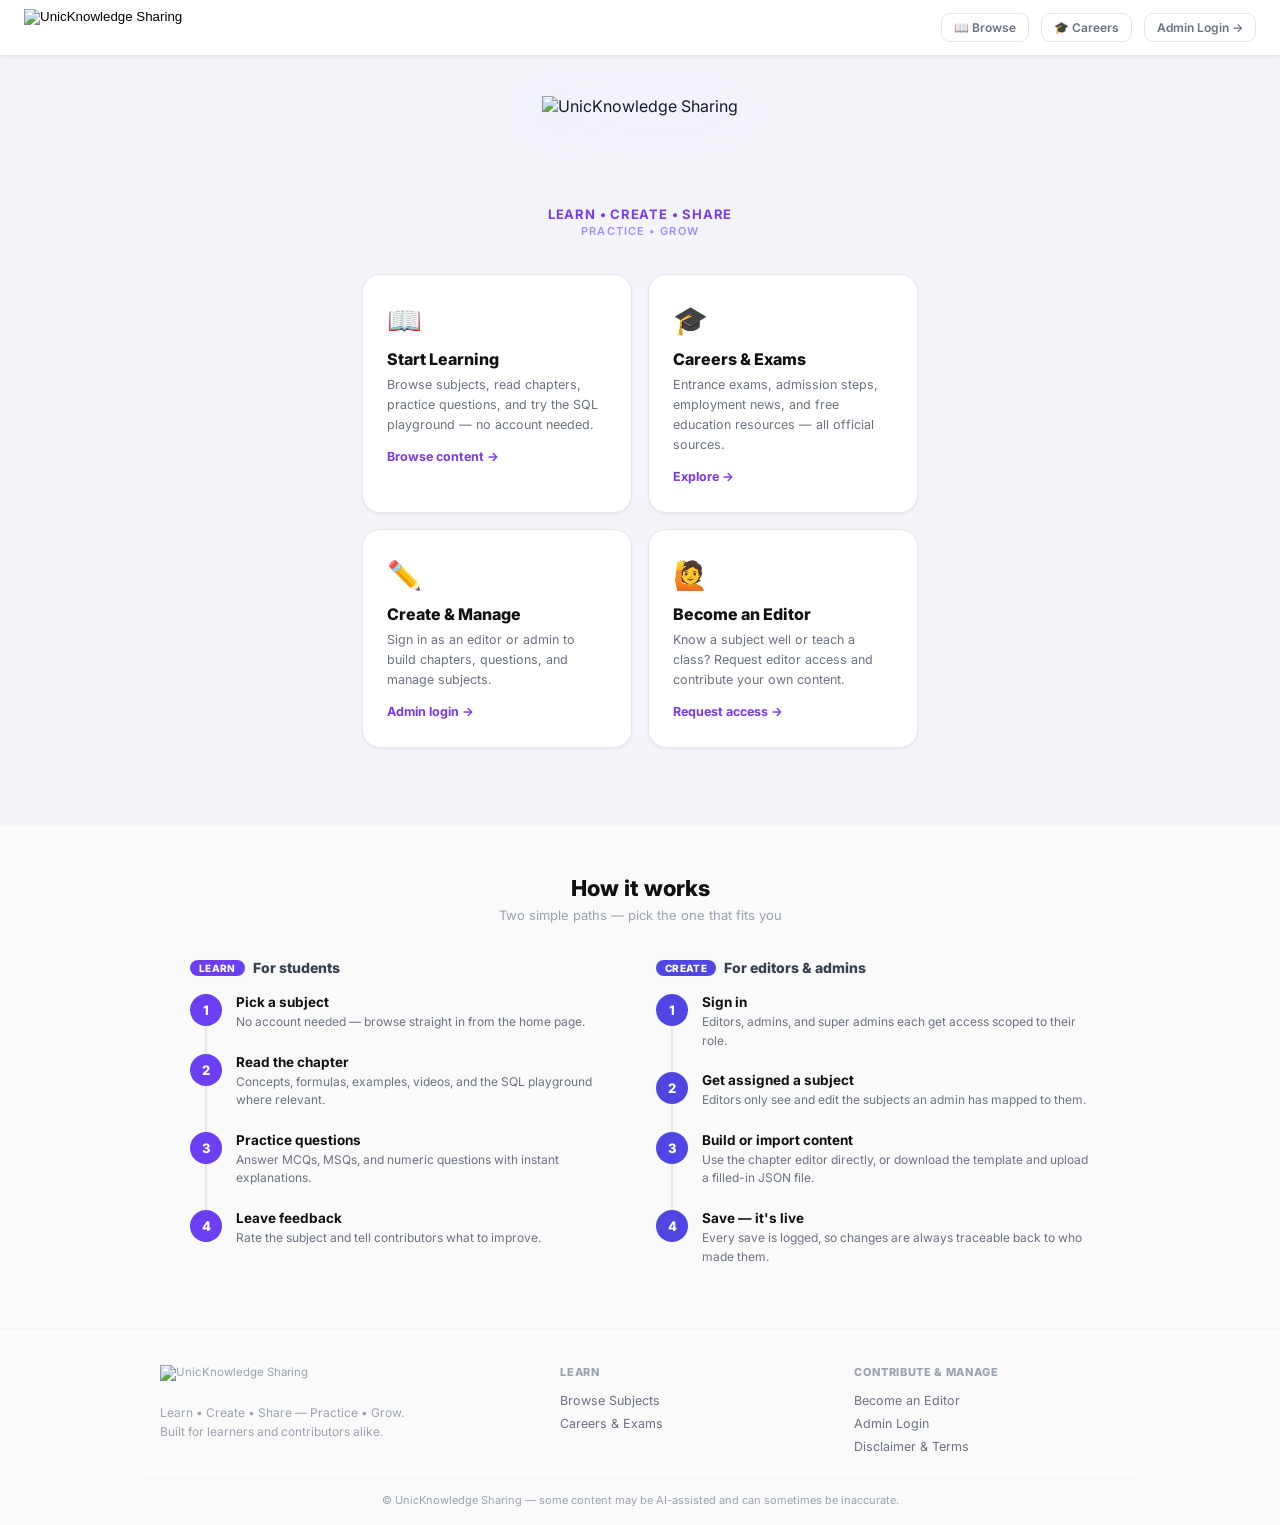
==== commit a3ab34e0: "Update index.html" ====
--- a/public/index.html
+++ b/public/index.html
@@ -3,16 +3,29 @@
 <head>
 <meta charset="UTF-8">
 <meta name="viewport" content="width=device-width, initial-scale=1.0">
-<title>UNIC Academic — Knowledge Sharing</title>
+<title>UnicKnowledge Sharing — Learn • Create • Share</title>
+<meta name="description" content="UnicKnowledge Sharing — practice questions, chapter theory, and a live SQL playground. Learn, create, and share knowledge.">
 <link href="https://fonts.googleapis.com/css2?family=Inter:wght@400;500;600;700;800&display=swap" rel="stylesheet">
 <link rel="stylesheet" href="css/admin.css">
+<link rel="icon" href="img/logo.png">
 <style>
   body{min-height:100vh;display:flex;flex-direction:column}
   .hero{flex:1;display:flex;flex-direction:column;align-items:center;justify-content:center;text-align:center;padding:40px 20px}
-  .hero-logo{width:64px;height:64px;border-radius:18px;background:linear-gradient(135deg,#7c3aed,#4f46e5);display:flex;align-items:center;justify-content:center;font-weight:800;color:#fff;font-size:20px;box-shadow:0 8px 24px rgba(124,58,237,.35);margin-bottom:18px}
-  .hero-title{font-size:32px;font-weight:800;color:#111;margin-bottom:6px}
-  .hero-sub{font-size:15px;color:#6b7280;margin-bottom:2px}
-  .hero-tagline{font-size:12px;font-weight:700;letter-spacing:.08em;color:#a78bfa;text-transform:uppercase;margin-bottom:36px}
+
+  /* ── Logo placement ── */
+  .brand-logo-img{display:block;object-fit:contain}
+  header .brand-logo-img{height:38px;width:auto}
+  .hero .brand-logo-img{height:96px;width:auto;margin-bottom:14px;filter:drop-shadow(0 8px 20px rgba(124,58,237,.18))}
+  footer .brand-logo-img{height:30px;width:auto}
+  /* header no longer needs the old square badge + separate brand text stack */
+  header .logo{display:none}
+  header .brand-lockup{display:flex;align-items:center;gap:0}
+
+  .hero-title{font-size:30px;font-weight:800;color:#111;margin-bottom:4px}
+  .hero-sub{font-size:14px;color:#6b7280;margin-bottom:2px}
+  .hero-tagline{font-size:13px;font-weight:700;letter-spacing:.06em;color:#7c3aed;text-transform:uppercase;margin-bottom:2px}
+  .hero-tagline-sub{font-size:11px;font-weight:600;letter-spacing:.1em;color:#a78bfa;text-transform:uppercase;margin-bottom:36px}
+
   .hero-cards{display:flex;gap:16px;flex-wrap:wrap;justify-content:center;max-width:680px}
   .hero-card{width:270px;background:#fff;border:1.5px solid #e5e7eb;border-radius:18px;padding:28px 24px;text-align:left;text-decoration:none;color:inherit;transition:.15s;box-shadow:0 1px 3px rgba(0,0,0,.06)}
   .hero-card:hover{border-color:#c4b5fd;box-shadow:0 8px 24px rgba(124,58,237,.12);transform:translateY(-2px)}
@@ -43,7 +56,6 @@
   .site-footer{max-width:1000px;margin:0 auto;padding:36px 20px 20px;display:grid;grid-template-columns:1.4fr 1fr 1fr;gap:28px}
   @media(max-width:640px){.site-footer{grid-template-columns:1fr;gap:22px}}
   .footer-brand{display:flex;align-items:center;gap:10px;margin-bottom:8px}
-  .footer-logo{width:30px;height:30px;border-radius:9px;background:linear-gradient(135deg,#7c3aed,#4f46e5);display:flex;align-items:center;justify-content:center;font-weight:800;color:#fff;font-size:10px;flex-shrink:0}
   .footer-brand-name{font-weight:800;font-size:13.5px;color:#111}
   .footer-tagline{font-size:12px;color:#9ca3af;line-height:1.6}
   .footer-col-title{font-size:11px;font-weight:800;letter-spacing:.06em;text-transform:uppercase;color:#9ca3af;margin-bottom:10px}
@@ -55,11 +67,9 @@
 <body>
 
 <header>
-  <div class="logo">UN</div>
-  <div>
-    <div class="brand">UNIC Academic</div>
-    <div class="sub-brand">Knowledge Sharing</div>
-  </div>
+  <button id="brand-home-link" class="brand-lockup" style="background:none;border:none;cursor:pointer;padding:0" onclick="window.location.href='index.html'">
+    <img src="img/logo.png" alt="UnicKnowledge Sharing" class="brand-logo-img">
+  </button>
   <div class="header-right">
     <a href="view.html" class="btn-logout" style="text-decoration:none">📖 Browse</a>
     <a href="career.html" class="btn-logout" style="text-decoration:none">🎓 Careers</a>
@@ -68,10 +78,9 @@
 </header>
 
 <div class="hero">
-  <div class="hero-logo">UN</div>
-  <div class="hero-title">UNIC Academic</div>
-  <div class="hero-sub">Knowledge Sharing</div>
+  <img src="img/logo.png" alt="UnicKnowledge Sharing" class="brand-logo-img">
   <div class="hero-tagline">Learn • Create • Share</div>
+  <div class="hero-tagline-sub">Practice • Grow</div>
 
   <div class="hero-cards">
     <a class="hero-card" href="view.html">
@@ -160,10 +169,9 @@
   <div class="site-footer">
     <div>
       <div class="footer-brand">
-        <div class="footer-logo">UN</div>
-        <div class="footer-brand-name">UNIC Academic</div>
+        <img src="img/logo.png" alt="UnicKnowledge Sharing" class="brand-logo-img">
       </div>
-      <div class="footer-tagline">Knowledge Sharing — Learn • Create • Share.<br>Built for learners and contributors alike.</div>
+      <div class="footer-tagline">Learn • Create • Share — Practice • Grow.<br>Built for learners and contributors alike.</div>
     </div>
     <div class="footer-col">
       <div class="footer-col-title">Learn</div>
@@ -177,7 +185,7 @@
       <a href="legal.html">Disclaimer &amp; Terms</a>
     </div>
   </div>
-  <div class="footer-bottom">© UNIC Academic — some content may be AI-assisted and can sometimes be inaccurate.</div>
+  <div class="footer-bottom">© UnicKnowledge Sharing — some content may be AI-assisted and can sometimes be inaccurate.</div>
 </footer>
 
 <script>
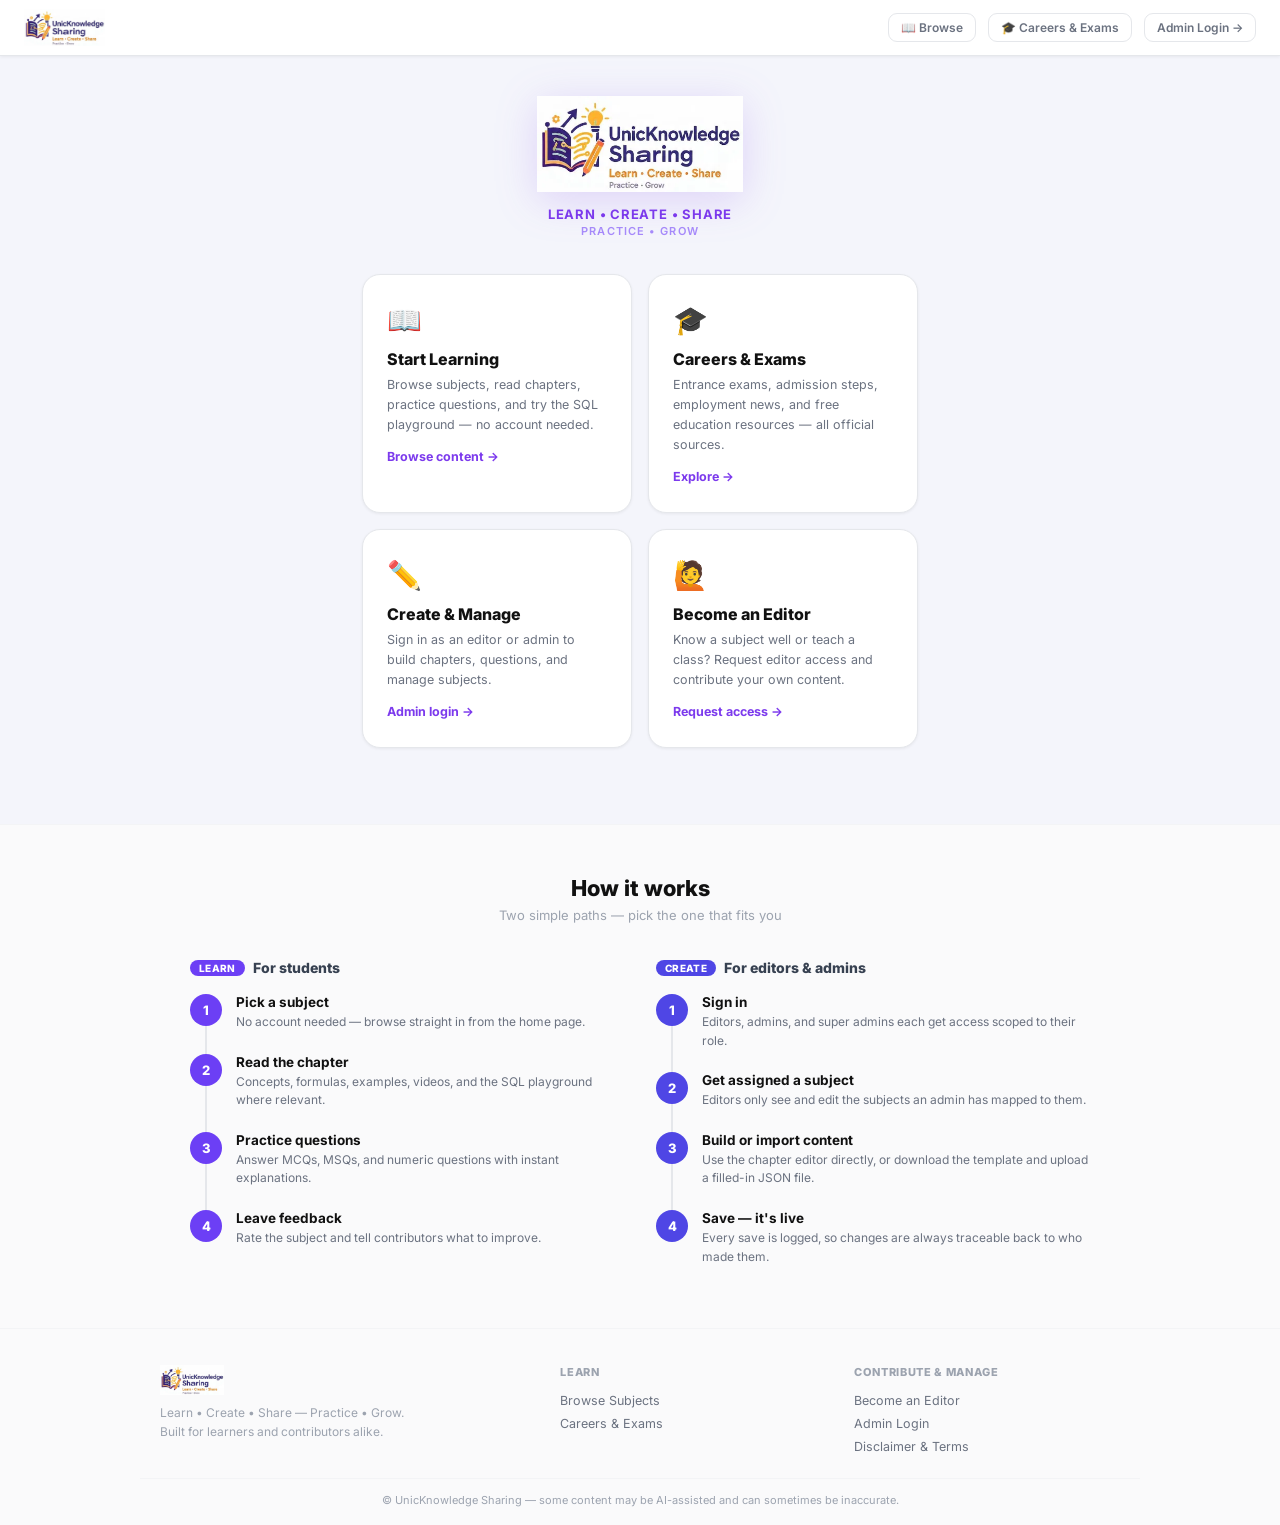
==== commit 354a316e: "Update Careers link text to include 'Exams'" ====
--- a/public/index.html
+++ b/public/index.html
@@ -72,7 +72,7 @@
   </button>
   <div class="header-right">
     <a href="view.html" class="btn-logout" style="text-decoration:none">📖 Browse</a>
-    <a href="career.html" class="btn-logout" style="text-decoration:none">🎓 Careers</a>
+    <a href="career.html" class="btn-logout" style="text-decoration:none">🎓 Careers & Exams</a>
     <a href="login.html" class="btn-logout" style="text-decoration:none">Admin Login →</a>
   </div>
 </header>
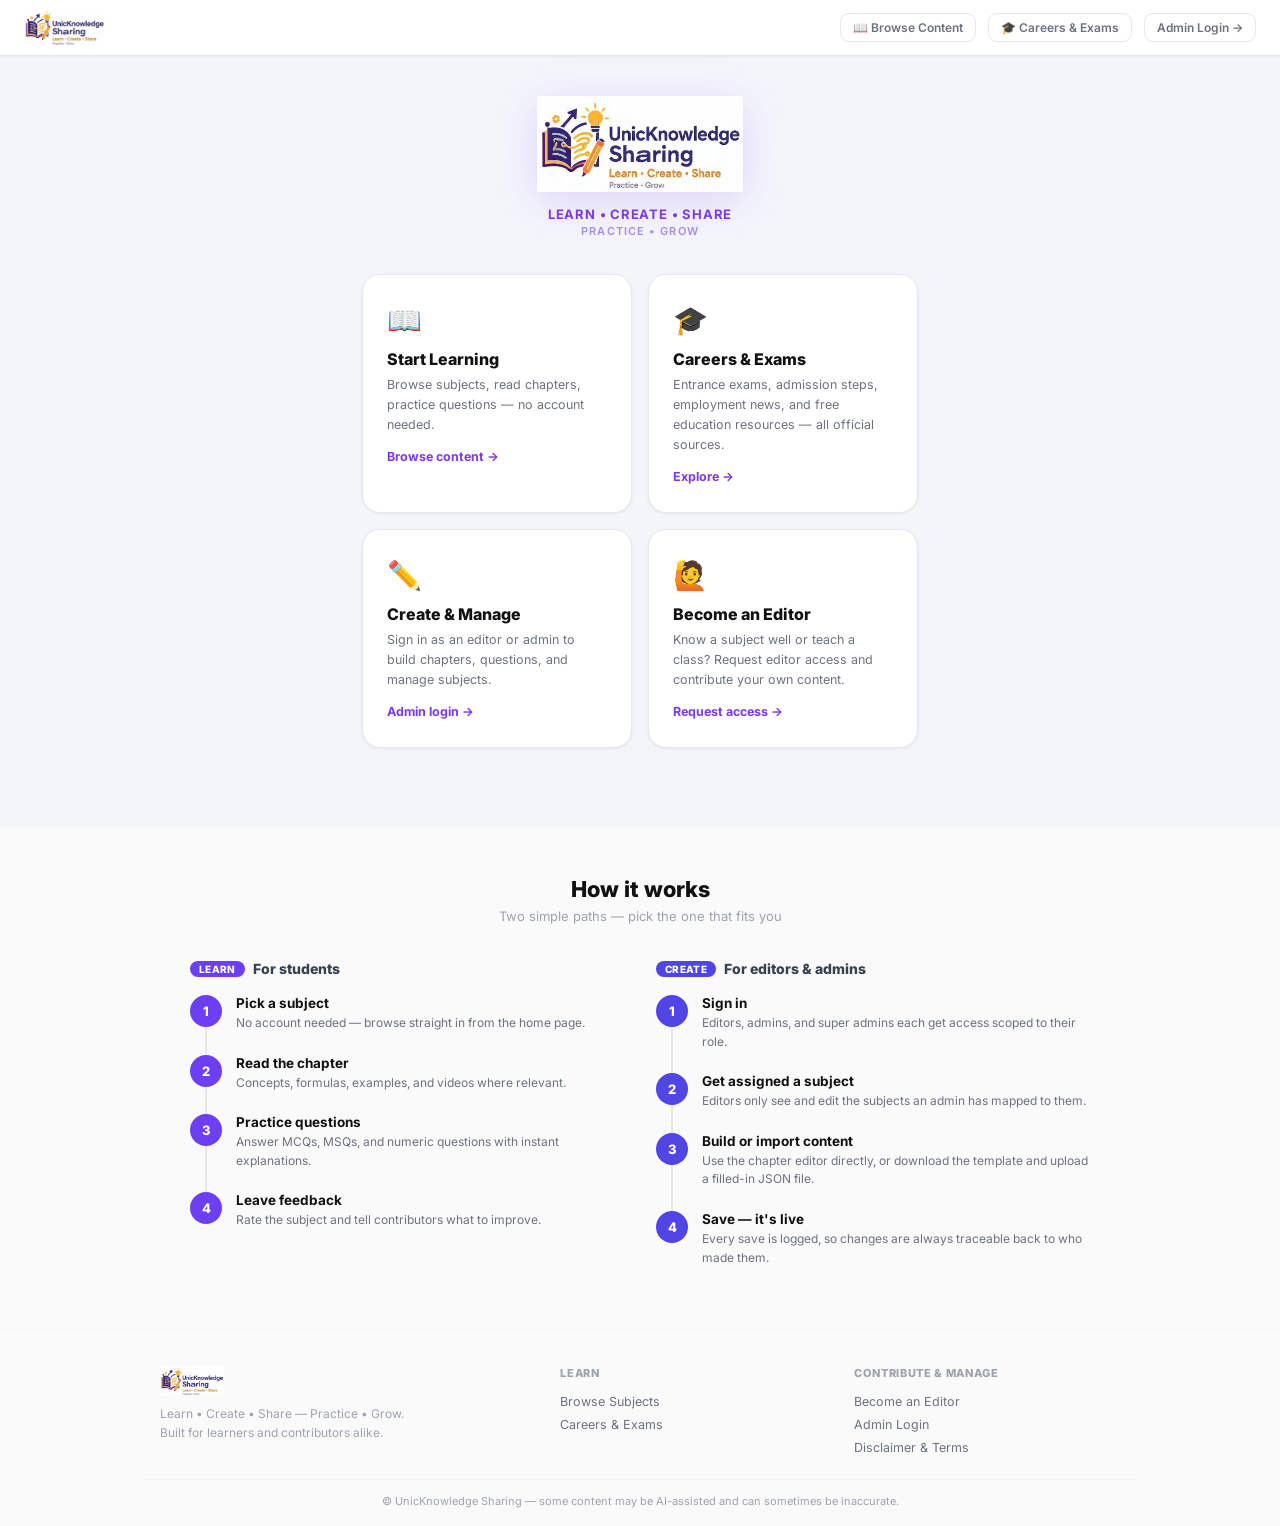
==== commit bb5c7d49: "Update index.html" ====
--- a/public/index.html
+++ b/public/index.html
@@ -5,12 +5,36 @@
 <meta name="viewport" content="width=device-width, initial-scale=1.0">
 <title>UnicKnowledge Sharing — Learn • Create • Share</title>
 <meta name="description" content="UnicKnowledge Sharing — practice questions, chapter theory, and a live SQL playground. Learn, create, and share knowledge.">
+<link rel="canonical" href="https://unicknowledgesharing.vercel.app/">
+<meta name="theme-color" content="#6C3FF5">
+
+<!-- Open Graph / social share preview -->
+<meta property="og:type" content="website">
+<meta property="og:title" content="UnicKnowledge Sharing — Learn • Create • Share">
+<meta property="og:description" content="Practice questions, chapter theory — free to browse, no account needed.">
+<meta property="og:image" content="img/logo.png">
+<meta property="og:url" content="https://unicknowledgesharing.vercel.app/">
+<meta name="twitter:card" content="summary">
+<meta name="twitter:title" content="UnicKnowledge Sharing — Learn • Create • Share">
+<meta name="twitter:description" content="Practice questions, chapter theory — free to browse, no account needed.">
+<meta name="twitter:image" content="img/logo.png">
+
+<link rel="preconnect" href="https://fonts.googleapis.com">
+<link rel="preconnect" href="https://fonts.gstatic.com" crossorigin>
 <link href="https://fonts.googleapis.com/css2?family=Inter:wght@400;500;600;700;800&display=swap" rel="stylesheet">
 <link rel="stylesheet" href="css/admin.css">
 <link rel="icon" href="img/logo.png">
+<link rel="apple-touch-icon" href="img/logo.png">
 <style>
   body{min-height:100vh;display:flex;flex-direction:column}
   .hero{flex:1;display:flex;flex-direction:column;align-items:center;justify-content:center;text-align:center;padding:40px 20px}
+
+  /* ── Skip link (keyboard/screen-reader users can bypass the header) ── */
+  .skip-link{position:absolute;left:-9999px;top:auto;background:#111;color:#fff;padding:10px 18px;border-radius:0 0 8px 0;font-size:13px;font-weight:700;z-index:100;text-decoration:none}
+  .skip-link:focus{left:0;top:0}
+
+  /* ── Consistent keyboard focus ring, since admin.css may reset outlines ── */
+  a:focus-visible,button:focus-visible{outline:2.5px solid #7c3aed;outline-offset:3px;border-radius:4px}
 
   /* ── Logo placement ── */
   .brand-logo-img{display:block;object-fit:contain}
@@ -26,14 +50,15 @@
   .hero-tagline{font-size:13px;font-weight:700;letter-spacing:.06em;color:#7c3aed;text-transform:uppercase;margin-bottom:2px}
   .hero-tagline-sub{font-size:11px;font-weight:600;letter-spacing:.1em;color:#a78bfa;text-transform:uppercase;margin-bottom:36px}
 
-  .hero-cards{display:flex;gap:16px;flex-wrap:wrap;justify-content:center;max-width:680px}
-  .hero-card{width:270px;background:#fff;border:1.5px solid #e5e7eb;border-radius:18px;padding:28px 24px;text-align:left;text-decoration:none;color:inherit;transition:.15s;box-shadow:0 1px 3px rgba(0,0,0,.06)}
+  .hero-cards{display:grid;grid-template-columns:repeat(2,270px);gap:16px;justify-content:center;max-width:680px}
+  @media (max-width:600px){.hero-cards{grid-template-columns:1fr;max-width:320px}}
+  .hero-card{background:#fff;border:1.5px solid #e5e7eb;border-radius:18px;padding:28px 24px;text-align:left;text-decoration:none;color:inherit;transition:.15s;box-shadow:0 1px 3px rgba(0,0,0,.06)}
   .hero-card:hover{border-color:#c4b5fd;box-shadow:0 8px 24px rgba(124,58,237,.12);transform:translateY(-2px)}
   .hero-card-icon{font-size:28px;margin-bottom:12px}
   .hero-card-title{font-size:16px;font-weight:800;color:#111;margin-bottom:6px}
   .hero-card-desc{font-size:12.5px;color:#6b7280;line-height:1.6;margin-bottom:14px}
   .hero-card-cta{font-size:12.5px;font-weight:700;color:#7c3aed;display:flex;align-items:center;gap:4px}
-  .hero-stats{display:flex;gap:28px;margin-top:36px;flex-wrap:wrap;justify-content:center}
+  .hero-stats{display:flex;gap:28px;margin-top:36px;flex-wrap:wrap;justify-content:center;min-height:1px}
   .hero-stat{text-align:center}
   .hero-stat-value{font-size:22px;font-weight:800;color:#111}
   .hero-stat-label{font-size:11px;color:#9ca3af;text-transform:uppercase;letter-spacing:.04em}
@@ -66,17 +91,20 @@
 </head>
 <body>
 
+<a href="#main-content" class="skip-link">Skip to content</a>
+
 <header>
-  <button id="brand-home-link" class="brand-lockup" style="background:none;border:none;cursor:pointer;padding:0" onclick="window.location.href='index.html'">
+  <a href="index.html" class="brand-lockup" aria-label="UnicKnowledge Sharing — home">
     <img src="img/logo.png" alt="UnicKnowledge Sharing" class="brand-logo-img">
-  </button>
-  <div class="header-right">
-    <a href="view.html" class="btn-logout" style="text-decoration:none">📖 Browse</a>
+  </a>
+  <nav class="header-right" aria-label="Primary">
+    <a href="view.html" class="btn-logout" style="text-decoration:none">📖 Browse Content</a>
     <a href="career.html" class="btn-logout" style="text-decoration:none">🎓 Careers & Exams</a>
     <a href="login.html" class="btn-logout" style="text-decoration:none">Admin Login →</a>
-  </div>
+  </nav>
 </header>
 
+<main id="main-content">
 <div class="hero">
   <img src="img/logo.png" alt="UnicKnowledge Sharing" class="brand-logo-img">
   <div class="hero-tagline">Learn • Create • Share</div>
@@ -84,25 +112,25 @@
 
   <div class="hero-cards">
     <a class="hero-card" href="view.html">
-      <div class="hero-card-icon">📖</div>
+      <div class="hero-card-icon" aria-hidden="true">📖</div>
       <div class="hero-card-title">Start Learning</div>
-      <div class="hero-card-desc">Browse subjects, read chapters, practice questions, and try the SQL playground — no account needed.</div>
+      <div class="hero-card-desc">Browse subjects, read chapters, practice questions — no account needed.</div>
       <div class="hero-card-cta">Browse content →</div>
     </a>
     <a class="hero-card" href="career.html">
-      <div class="hero-card-icon">🎓</div>
+      <div class="hero-card-icon" aria-hidden="true">🎓</div>
       <div class="hero-card-title">Careers &amp; Exams</div>
       <div class="hero-card-desc">Entrance exams, admission steps, employment news, and free education resources — all official sources.</div>
       <div class="hero-card-cta">Explore →</div>
     </a>
     <a class="hero-card" href="login.html">
-      <div class="hero-card-icon">✏️</div>
+      <div class="hero-card-icon" aria-hidden="true">✏️</div>
       <div class="hero-card-title">Create &amp; Manage</div>
       <div class="hero-card-desc">Sign in as an editor or admin to build chapters, questions, and manage subjects.</div>
       <div class="hero-card-cta">Admin login →</div>
     </a>
     <a class="hero-card" href="become-editor.html">
-      <div class="hero-card-icon">🙋</div>
+      <div class="hero-card-icon" aria-hidden="true">🙋</div>
       <div class="hero-card-title">Become an Editor</div>
       <div class="hero-card-desc">Know a subject well or teach a class? Request editor access and contribute your own content.</div>
       <div class="hero-card-cta">Request access →</div>
@@ -127,7 +155,7 @@
           </li>
           <li class="process-step">
             <div class="process-step-num" style="background:#6C3FF5">2</div>
-            <div><div class="process-step-title">Read the chapter</div><div class="process-step-desc">Concepts, formulas, examples, videos, and the SQL playground where relevant.</div></div>
+            <div><div class="process-step-title">Read the chapter</div><div class="process-step-desc">Concepts, formulas, examples, and videos where relevant.</div></div>
           </li>
           <li class="process-step">
             <div class="process-step-num" style="background:#6C3FF5">3</div>
@@ -164,6 +192,7 @@
     </div>
   </div>
 </div>
+</main>
 
 <footer>
   <div class="site-footer">
@@ -173,17 +202,17 @@
       </div>
       <div class="footer-tagline">Learn • Create • Share — Practice • Grow.<br>Built for learners and contributors alike.</div>
     </div>
-    <div class="footer-col">
+    <nav class="footer-col" aria-label="Learn">
       <div class="footer-col-title">Learn</div>
       <a href="view.html">Browse Subjects</a>
       <a href="career.html">Careers &amp; Exams</a>
-    </div>
-    <div class="footer-col">
+    </nav>
+    <nav class="footer-col" aria-label="Contribute and manage">
       <div class="footer-col-title">Contribute &amp; Manage</div>
       <a href="become-editor.html">Become an Editor</a>
       <a href="login.html">Admin Login</a>
       <a href="legal.html">Disclaimer &amp; Terms</a>
-    </div>
+    </nav>
   </div>
   <div class="footer-bottom">© UnicKnowledge Sharing — some content may be AI-assisted and can sometimes be inaccurate.</div>
 </footer>
